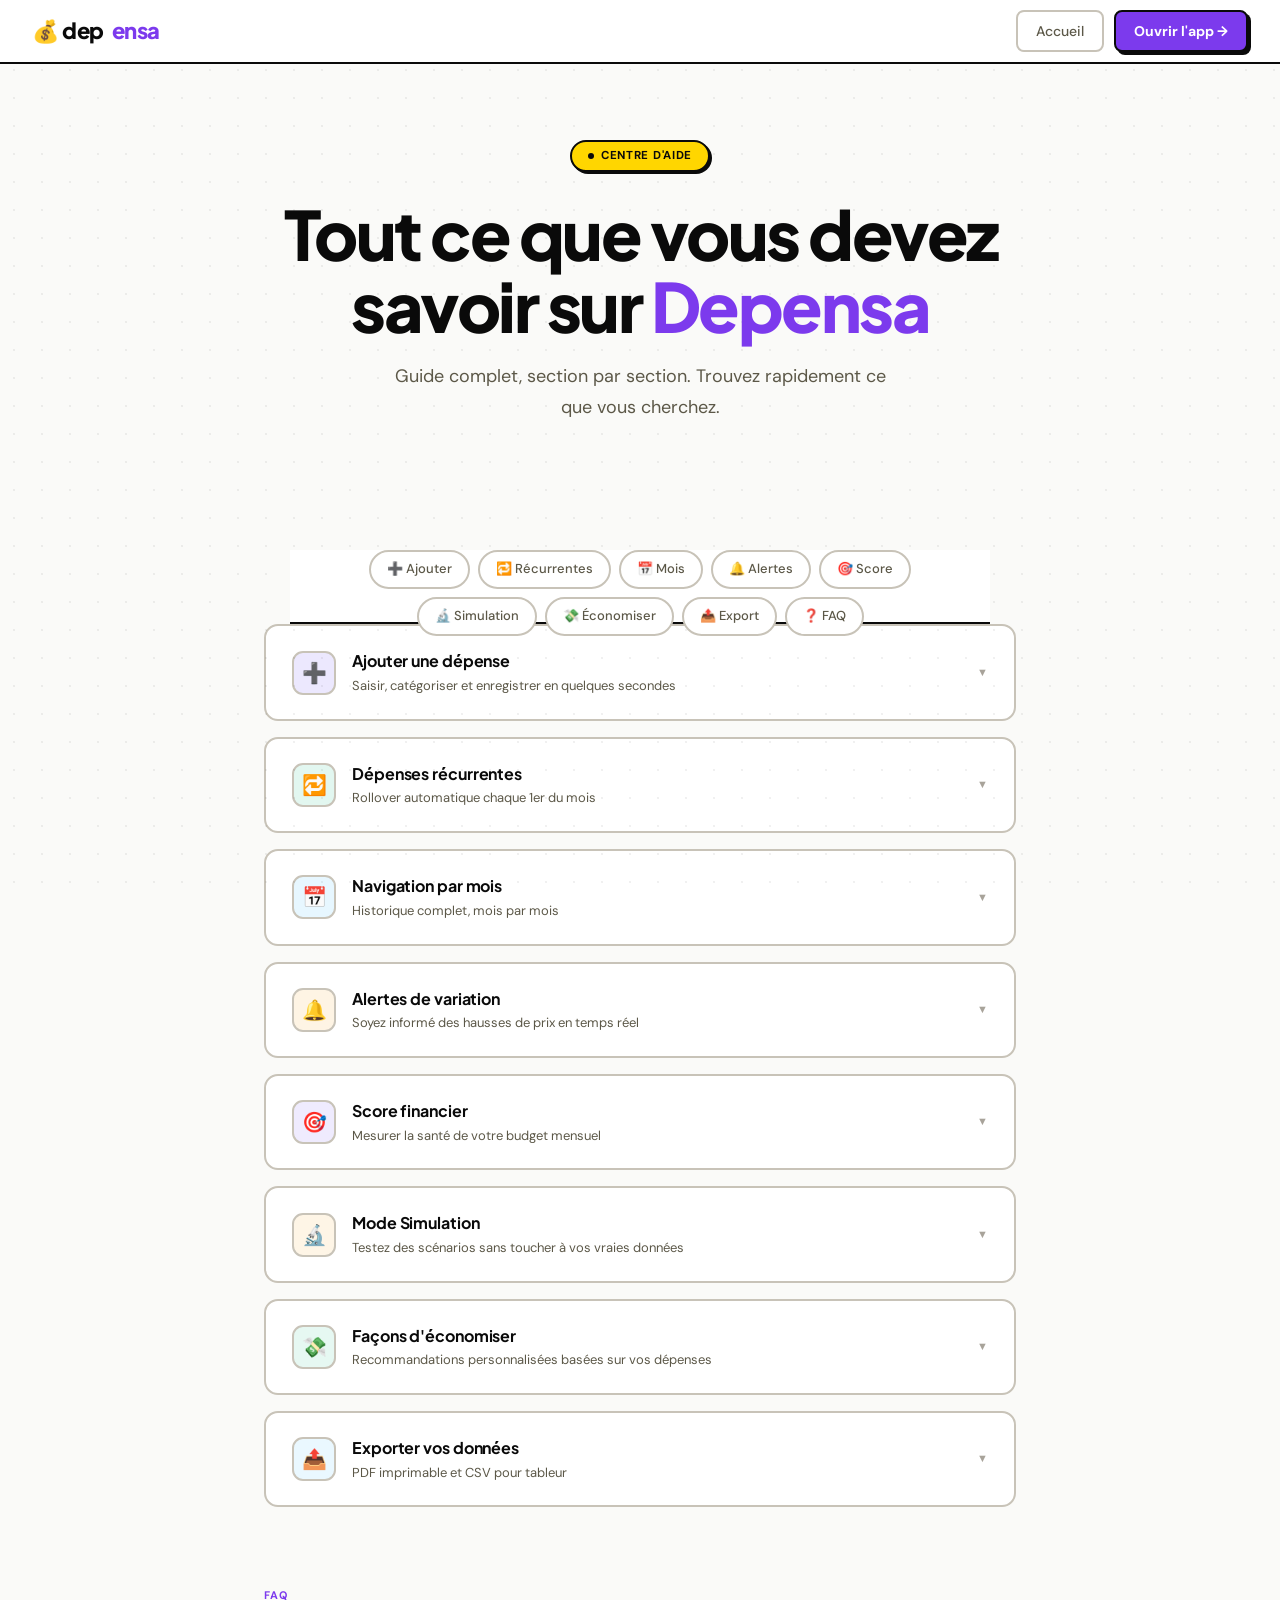
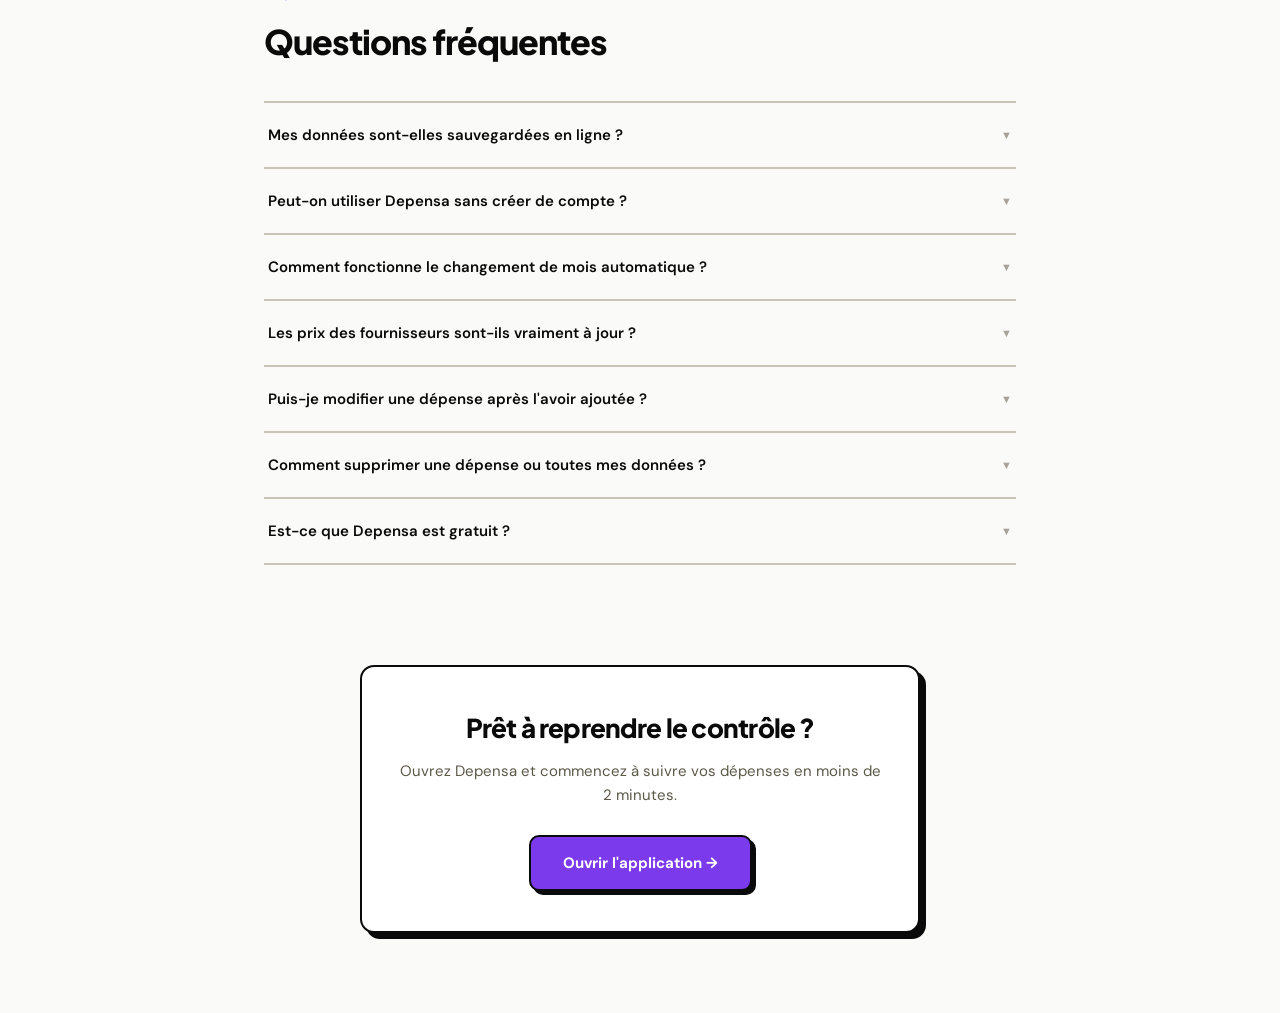
==== aide.html @ bc323767 "UI refinements: typography, themes, landing, grouping, and scroll-to-new expense" ====
<!DOCTYPE html>
<html lang="fr">
<head>
<meta charset="UTF-8">
<meta name="viewport" content="width=device-width, initial-scale=1.0">
<title>Aide — Depensa</title>
<link rel="preconnect" href="https://fonts.googleapis.com">
<link rel="preconnect" href="https://fonts.gstatic.com" crossorigin>
<link href="https://fonts.googleapis.com/css2?family=Plus+Jakarta+Sans:wght@400;500;600;700;800;900&family=DM+Sans:ital,opsz,wght@0,9..40,300;0,9..40,400;0,9..40,500;0,9..40,600;0,9..40,700;1,9..40,400&family=DM+Mono:wght@400;500&display=swap" rel="stylesheet">
<link rel="stylesheet" href="./css/aide.css">
</head>
<body>

<!-- ══ NAVBAR ══ -->
<nav>
  <a href="./landing.html" class="nav-logo">💰 dep<em>ensa</em></a>
  <div class="nav-right">
    <a href="./landing.html" class="btn-outline">Accueil</a>
    <a href="./index.html" class="btn-primary">Ouvrir l'app →</a>
  </div>
</nav>

<!-- ══ HERO ══ -->
<section class="help-hero">
  <div class="hero-glow"></div>
  <div class="hero-badge"><span class="hero-badge-dot"></span>Centre d'aide</div>
  <h1>Tout ce que vous devez<br>savoir sur <span class="grad">Depensa</span></h1>
  <p>Guide complet, section par section. Trouvez rapidement ce que vous cherchez.</p>
</section>

<!-- ══ QUICK NAV ══ -->
<nav class="quick-nav" aria-label="Navigation rapide">
  <a class="quick-chip" data-target="sec-add">➕ Ajouter</a>
  <a class="quick-chip" data-target="sec-recurring">🔁 Récurrentes</a>
  <a class="quick-chip" data-target="sec-months">📅 Mois</a>
  <a class="quick-chip" data-target="sec-alerts">🔔 Alertes</a>
  <a class="quick-chip" data-target="sec-score">🎯 Score</a>
  <a class="quick-chip" data-target="sec-sim">🔬 Simulation</a>
  <a class="quick-chip" data-target="sec-savings">💸 Économiser</a>
  <a class="quick-chip" data-target="sec-export">📤 Export</a>
  <a class="quick-chip" data-target="sec-faq">❓ FAQ</a>
</nav>

<!-- ══ SECTIONS ══ -->
<div class="help-sections">

  <!-- 1. Ajouter une dépense -->
  <div class="help-block" id="sec-add">
    <div class="help-block-header">
      <div class="help-block-icon" style="background:rgba(124,90,246,.14);">➕</div>
      <div class="help-block-meta">
        <div class="help-block-title">Ajouter une dépense</div>
        <div class="help-block-sub">Saisir, catégoriser et enregistrer en quelques secondes</div>
      </div>
      <span class="help-block-chevron">▼</span>
    </div>
    <div class="help-block-body">
      <div class="steps">
        <div class="step">
          <div class="step-num">1</div>
          <div class="step-text">Cliquez sur <strong>+ Ajouter</strong> en haut de la liste de dépenses — ou sur le bouton flottant violet en bas de l'écran sur mobile.</div>
        </div>
        <div class="step">
          <div class="step-num">2</div>
          <div class="step-text">Tapez le <strong>nom de la dépense</strong>. Depensa reconnaît automatiquement les fournisseurs populaires (Netflix, Spotify, Bell, Vidéotron…) et affiche leur logo en aperçu.</div>
        </div>
        <div class="step">
          <div class="step-num">3</div>
          <div class="step-text">Choisissez une <strong>catégorie</strong> dans la grille (Habitation, Transport, Loisirs…). Vous pouvez créer une catégorie personnalisée en sélectionnant <em>+ Personnalisé</em>.</div>
        </div>
        <div class="step">
          <div class="step-num">4</div>
          <div class="step-text">Entrez le <strong>montant</strong> et choisissez la fréquence : <strong>Mensuel</strong> ou <strong>Annuel</strong>. Un montant annuel est automatiquement divisé par 12 pour le suivi mensuel.</div>
        </div>
        <div class="step">
          <div class="step-num">5</div>
          <div class="step-text">Cliquez <strong>Ajouter ✓</strong>. La dépense apparaît dans la liste et les totaux (mensuel, donut, score) se mettent à jour immédiatement.</div>
        </div>
      </div>
      <div class="tip">
        <span class="tip-icon">💡</span>
        <span>Le champ <strong>Notes</strong> est optionnel — utile pour préciser le numéro de contrat, la date de renouvellement ou un rappel personnel.</span>
      </div>
    </div>
  </div>

  <!-- 2. Dépenses récurrentes -->
  <div class="help-block" id="sec-recurring">
    <div class="help-block-header">
      <div class="help-block-icon" style="background:rgba(16,185,129,.12);">🔁</div>
      <div class="help-block-meta">
        <div class="help-block-title">Dépenses récurrentes</div>
        <div class="help-block-sub">Rollover automatique chaque 1er du mois</div>
      </div>
      <span class="help-block-chevron">▼</span>
    </div>
    <div class="help-block-body">
      <p>Activez <strong>Dépense récurrente</strong> dans le formulaire d'ajout pour les charges qui se répètent chaque mois : loyer, abonnements, assurances, forfaits…</p>
      <p>Au <strong>1er de chaque mois à minuit</strong>, Depensa archive le mois écoulé et reporte automatiquement toutes vos dépenses récurrentes dans le nouveau mois. Vous n'avez rien à faire.</p>
      <p>Les dépenses <strong>non récurrentes</strong> (achat ponctuel, frais exceptionnels) restent dans le mois où elles ont été saisies et ne sont pas reportées.</p>
      <div class="tip">
        <span class="tip-icon">🔕</span>
        <span>Les dépenses récurrentes affichent une clochette barrée — les alertes de variation de prix ne s'y appliquent pas, car leur montant est fixe.</span>
      </div>
    </div>
  </div>

  <!-- 3. Navigation par mois -->
  <div class="help-block" id="sec-months">
    <div class="help-block-header">
      <div class="help-block-icon" style="background:rgba(56,189,248,.12);">📅</div>
      <div class="help-block-meta">
        <div class="help-block-title">Navigation par mois</div>
        <div class="help-block-sub">Historique complet, mois par mois</div>
      </div>
      <span class="help-block-chevron">▼</span>
    </div>
    <div class="help-block-body">
      <p>Les onglets en haut de la liste affichent les <strong>6 derniers mois</strong> et le mois en cours, identifié par un point <strong>●</strong>.</p>
      <p>Cliquez sur un <strong>mois passé</strong> pour consulter ses dépenses en lecture seule — aucune modification n'est possible sur l'historique. Cliquez à nouveau sur le mois actuel pour revenir en mode édition.</p>
      <p>Le <strong>graphique Historique</strong> en bas de page trace l'évolution de vos dépenses totales sur les 6 derniers mois et le mois courant. Survolez (ou appuyez sur mobile) pour voir le détail de chaque mois.</p>
      <div class="tip">
        <span class="tip-icon">📊</span>
        <span>L'<strong>année</strong> en haut des onglets est cliquable — elle vous permet de naviguer entre les années si vous avez plus de 6 mois d'historique.</span>
      </div>
    </div>
  </div>

  <!-- 4. Alertes de variation -->
  <div class="help-block" id="sec-alerts">
    <div class="help-block-header">
      <div class="help-block-icon" style="background:rgba(245,158,11,.11);">🔔</div>
      <div class="help-block-meta">
        <div class="help-block-title">Alertes de variation</div>
        <div class="help-block-sub">Soyez informé des hausses de prix en temps réel</div>
      </div>
      <span class="help-block-chevron">▼</span>
    </div>
    <div class="help-block-body">
      <p>Depensa compare en arrière-plan les prix de vos fournisseurs actifs (FAI, cellulaire, streaming…) aux tarifs du marché récupérés en temps réel. Si une hausse est détectée, une <strong>bannière rouge</strong> apparaît en haut de la liste avec le pourcentage d'augmentation.</p>
      <p>Depuis la bannière, vous pouvez :</p>
      <div class="feature-pills">
        <span class="feature-pill">✕ Ignorer la hausse</span>
        <span class="feature-pill">→ Voir les alternatives</span>
        <span class="feature-pill">🔔 Désactiver par dépense</span>
      </div>
      <div class="tip">
        <span class="tip-icon">💡</span>
        <span>Cliquez sur l'icône <strong>🔔</strong> d'une carte de dépense pour activer ou désactiver les alertes pour cette dépense spécifique.</span>
      </div>
    </div>
  </div>

  <!-- 5. Score financier -->
  <div class="help-block" id="sec-score">
    <div class="help-block-header">
      <div class="help-block-icon" style="background:rgba(124,90,246,.12);">🎯</div>
      <div class="help-block-meta">
        <div class="help-block-title">Score financier</div>
        <div class="help-block-sub">Mesurer la santé de votre budget mensuel</div>
      </div>
      <span class="help-block-chevron">▼</span>
    </div>
    <div class="help-block-body">
      <p>Le score (de <strong>0 à 100</strong>) mesure le rapport entre vos dépenses totales du mois et votre <strong>objectif budgétaire</strong> personnel.</p>
      <p>Un score de <strong>100</strong> signifie que vous êtes exactement dans votre objectif ou en dessous. Le score baisse si vos dépenses dépassent l'objectif.</p>
      <p>Modifiez votre objectif directement dans la carte <em>Score financier</em> sur la gauche du tableau de bord — la valeur est sauvegardée automatiquement dans votre compte.</p>
      <div class="tip">
        <span class="tip-icon">📈</span>
        <span>Utilisez les <strong>statistiques</strong> (Récurrent / Variable / Annualisé) dans la carte score pour mieux comprendre la répartition de vos dépenses.</span>
      </div>
    </div>
  </div>

  <!-- 6. Mode Simulation -->
  <div class="help-block" id="sec-sim">
    <div class="help-block-header">
      <div class="help-block-icon" style="background:rgba(245,158,11,.1);">🔬</div>
      <div class="help-block-meta">
        <div class="help-block-title">Mode Simulation</div>
        <div class="help-block-sub">Testez des scénarios sans toucher à vos vraies données</div>
      </div>
      <span class="help-block-chevron">▼</span>
    </div>
    <div class="help-block-body">
      <p>La Simulation vous permet de modéliser des changements hypothétiques — changer de forfait, annuler un abonnement, ajouter une nouvelle dépense — et d'en voir l'<strong>impact instantané sur votre budget</strong>, sans modifier vos données réelles.</p>
      <div class="steps">
        <div class="step">
          <div class="step-num">1</div>
          <div class="step-text">Cliquez sur <strong>Simulation</strong> dans la barre d'actions pour ouvrir la zone de simulation.</div>
        </div>
        <div class="step">
          <div class="step-num">2</div>
          <div class="step-text">Modifiez les montants des dépenses existantes via le bouton <strong>🔬 Sim</strong> sur chaque carte, ou masquez-les pour simuler leur suppression.</div>
        </div>
        <div class="step">
          <div class="step-num">3</div>
          <div class="step-text">Ajoutez de nouvelles dépenses hypothétiques avec <strong>+ Ajouter (sim)</strong> — elles n'existent que dans la simulation.</div>
        </div>
        <div class="step">
          <div class="step-num">4</div>
          <div class="step-text">Le donut de simulation compare <strong>avant / après</strong> en temps réel. Quittez avec <strong>Quitter la simulation</strong> — vos vraies données restent intactes.</div>
        </div>
      </div>
    </div>
  </div>

  <!-- 7. Façons d'économiser -->
  <div class="help-block" id="sec-savings">
    <div class="help-block-header">
      <div class="help-block-icon" style="background:rgba(16,185,129,.1);">💸</div>
      <div class="help-block-meta">
        <div class="help-block-title">Façons d'économiser</div>
        <div class="help-block-sub">Recommandations personnalisées basées sur vos dépenses</div>
      </div>
      <span class="help-block-chevron">▼</span>
    </div>
    <div class="help-block-body">
      <p>Cette section analyse vos forfaits <strong>internet</strong> et <strong>cellulaire</strong> actifs et les compare aux meilleures offres du marché québécois récupérées en temps réel.</p>
      <p>Pour chaque recommandation, Depensa affiche le <strong>montant économisé par mois</strong> et par an si vous passiez à l'offre suggérée. Cliquez sur le nom du fournisseur pour être redirigé directement vers son site.</p>
      <div class="tip">
        <span class="tip-icon">✓</span>
        <span>Marquez une recommandation comme <strong>Appliquée</strong> pour indiquer que vous avez effectué le changement. Elle restera visible dans votre historique.</span>
      </div>
    </div>
  </div>

  <!-- 8. Exporter -->
  <div class="help-block" id="sec-export">
    <div class="help-block-header">
      <div class="help-block-icon" style="background:rgba(56,189,248,.1);">📤</div>
      <div class="help-block-meta">
        <div class="help-block-title">Exporter vos données</div>
        <div class="help-block-sub">PDF imprimable et CSV pour tableur</div>
      </div>
      <span class="help-block-chevron">▼</span>
    </div>
    <div class="help-block-body">
      <p>Cliquez sur <strong>Exporter</strong> en haut à droite de la liste de dépenses pour accéder aux deux formats disponibles :</p>
      <p><strong>PDF</strong> — rapport visuel complet du mois sélectionné, prêt à imprimer ou à partager. Inclut le total mensuel, la liste détaillée et les catégories.</p>
      <p><strong>CSV</strong> — fichier tableur compatible Excel, Numbers et Google Sheets. Idéal pour créer vos propres graphiques ou analyser vos données sur le long terme.</p>
      <div class="tip">
        <span class="tip-icon">📅</span>
        <span>L'export porte sur le <strong>mois affiché</strong> — naviguez vers le mois souhaité avant d'exporter pour obtenir les données du bon mois.</span>
      </div>
    </div>
  </div>

</div><!-- /.help-sections -->

<!-- ══ FAQ ══ -->
<div class="faq-section" id="sec-faq">
  <div class="section-label">FAQ</div>
  <div class="section-title">Questions fréquentes</div>

  <div class="faq-list">

    <div class="faq-item">
      <div class="faq-q">
        Mes données sont-elles sauvegardées en ligne ?
        <span class="faq-chevron">▼</span>
      </div>
      <div class="faq-a">Oui. Lorsque vous êtes connecté avec un compte Depensa, toutes vos dépenses sont synchronisées de façon sécurisée dans le nuage via <strong>Supabase</strong>. Vous retrouvez vos données sur n'importe quel appareil. En mode invité (sans compte), les données restent en mémoire locale et sont perdues à la fermeture de l'onglet.</div>
    </div>

    <div class="faq-item">
      <div class="faq-q">
        Peut-on utiliser Depensa sans créer de compte ?
        <span class="faq-chevron">▼</span>
      </div>
      <div class="faq-a">Oui. Sur l'écran de connexion, cliquez sur <strong>Continuer sans compte →</strong>. Vous accédez immédiatement au tableau de bord avec toutes les fonctionnalités disponibles. Attention : vos données ne seront pas sauvegardées d'une session à l'autre sans compte.</div>
    </div>

    <div class="faq-item">
      <div class="faq-q">
        Comment fonctionne le changement de mois automatique ?
        <span class="faq-chevron">▼</span>
      </div>
      <div class="faq-a">Chaque 1er du mois à minuit, Depensa détecte automatiquement le changement de mois. Il archive le mois écoulé (accessible en lecture seule dans les onglets), supprime les dépenses non récurrentes du mois précédent et reporte toutes les dépenses récurrentes dans le nouveau mois. Un nouvel onglet de mois apparaît dans la navigation.</div>
    </div>

    <div class="faq-item">
      <div class="faq-q">
        Les prix des fournisseurs sont-ils vraiment à jour ?
        <span class="faq-chevron">▼</span>
      </div>
      <div class="faq-a">Depensa récupère les prix internet et cellulaire depuis son propre service de scraping à chaque ouverture de l'application. En cas d'indisponibilité du serveur, des valeurs de référence sont utilisées comme repli. Les prix affichés sont indicatifs et peuvent varier selon les promotions en cours chez les fournisseurs.</div>
    </div>

    <div class="faq-item">
      <div class="faq-q">
        Puis-je modifier une dépense après l'avoir ajoutée ?
        <span class="faq-chevron">▼</span>
      </div>
      <div class="faq-a">Oui. Cliquez sur <strong>✏️ Modifier</strong> sur la carte d'une dépense pour rouvrir le formulaire pré-rempli. Vous pouvez changer le nom, le montant, la catégorie, la fréquence et les options. Les modifications sont sauvegardées immédiatement.</div>
    </div>

    <div class="faq-item">
      <div class="faq-q">
        Comment supprimer une dépense ou toutes mes données ?
        <span class="faq-chevron">▼</span>
      </div>
      <div class="faq-a">Pour supprimer une dépense, cliquez sur <strong>✕ Supprimer</strong> sur sa carte. Pour effacer toutes les données en mode invité, la bannière en bas de page propose le bouton <strong>Effacer les données</strong>. Pour un compte connecté, la gestion des données se fait via les <strong>Paramètres</strong> (icône avatar en haut à droite).</div>
    </div>

    <div class="faq-item">
      <div class="faq-q">
        Est-ce que Depensa est gratuit ?
        <span class="faq-chevron">▼</span>
      </div>
      <div class="faq-a">Oui, Depensa est <strong>entièrement gratuit</strong>. Aucun abonnement, aucune carte de crédit requise. Créez un compte et commencez à suivre vos finances immédiatement.</div>
    </div>

  </div>
</div>

<!-- ══ CTA ══ -->
<div class="help-cta">
  <div class="help-cta-card">
    <h2>Prêt à reprendre le contrôle ?</h2>
    <p>Ouvrez Depensa et commencez à suivre vos dépenses en moins de 2 minutes.</p>
    <a href="./index.html" class="btn-cta">Ouvrir l'application →</a>
  </div>
</div>

<script src="./js/aide.js"></script>
</body>
</html>
---- css/aide.css ----
*, *::before, *::after { box-sizing: border-box; margin: 0; padding: 0; }

:root {
  --bg:       #fafaf8;
  --bg-2:     #f5f2eb;
  --bg-card:  #ffffff;
  --border:   #0a0a0a;
  --border-2: #c8c3b8;
  --text:     #0a0a0a;
  --text-2:   #5c5848;
  --text-3:   #a8a39a;
  --accent:   #7c3aed;
  --accent-2: #5b21b6;
  --green:    #059669;
  --amber:    #d97706;
  --red:      #dc2626;
  --yellow:   #ffd600;
  --radius:   12px;
}

html { scroll-behavior: smooth; }

body {
  font-family: 'DM Sans', sans-serif;
  background: var(--bg);
  color: var(--text);
  line-height: 1.6;
  overflow-x: hidden;
}

body::before {
  content: '';
  position: fixed; inset: 0;
  background-image: radial-gradient(circle, rgba(10,10,10,0.06) 1px, transparent 1px);
  background-size: 28px 28px;
  pointer-events: none; z-index: 0;
}

/* ── NAVBAR ─────────────────────────────────────────── */

nav {
  position: fixed; top: 0; left: 0; right: 0; z-index: 100;
  padding: 0 32px; height: 64px;
  display: flex; align-items: center; justify-content: space-between;
  background: #ffffff;
  border-bottom: 2px solid var(--border);
}

.nav-logo {
  font-family: 'Plus Jakarta Sans', sans-serif; font-size: 22px; font-weight: 800;
  color: var(--text); text-decoration: none;
  display: flex; align-items: center; gap: 8px; letter-spacing: -.5px;
}
.nav-logo em {
  color: var(--accent);
  font-style: normal;
}

.nav-right { display: flex; align-items: center; gap: 10px; }

.btn-outline {
  padding: 8px 18px; border: 2px solid var(--border-2); border-radius: 8px;
  background: transparent; color: var(--text-2); font-family: 'DM Sans', sans-serif;
  font-size: 14px; font-weight: 500; cursor: pointer; text-decoration: none;
  transition: border-color .15s, color .15s; display: inline-flex; align-items: center;
}
.btn-outline:hover { border-color: var(--border); color: var(--text); }

.btn-primary {
  padding: 8px 18px; border: 2px solid var(--border); border-radius: 8px;
  background: var(--accent);
  color: #fff; font-family: 'DM Sans', sans-serif; font-size: 14px; font-weight: 700;
  cursor: pointer; text-decoration: none;
  display: inline-flex; align-items: center; gap: 6px;
  box-shadow: 3px 3px 0 var(--border);
  transition: transform .15s, box-shadow .15s;
}
.btn-primary:hover { transform: translate(-1px,-1px); box-shadow: 4px 4px 0 var(--border); }

/* ── HERO ────────────────────────────────────────────── */

.help-hero {
  padding: 140px 24px 80px;
  text-align: center;
  position: relative;
  overflow: hidden;
}

.hero-glow { display: none; }

.hero-badge {
  display: inline-flex; align-items: center; gap: 7px;
  background: var(--yellow); border: 2px solid var(--border);
  border-radius: 100px; padding: 5px 16px;
  font-size: 11.5px; font-weight: 700; color: var(--text);
  letter-spacing: .06em; text-transform: uppercase;
  margin-bottom: 26px; position: relative; z-index: 1;
  box-shadow: 2px 2px 0 var(--border);
}
.hero-badge-dot {
  width: 6px; height: 6px; background: var(--text); border-radius: 50%;
}

.help-hero h1 {
  font-family: 'Plus Jakarta Sans', sans-serif;
  font-size: clamp(36px, 6vw, 68px);
  font-weight: 900; letter-spacing: -2.5px; line-height: 1.05;
  position: relative; z-index: 1; margin-bottom: 20px;
}

.grad {
  color: var(--accent);
  -webkit-text-fill-color: var(--accent);
}

.help-hero p {
  font-size: clamp(15px, 1.8vw, 18px); color: var(--text-2);
  max-width: 500px; margin: 0 auto 48px; line-height: 1.7;
  position: relative; z-index: 1;
}

/* ── QUICK NAV ───────────────────────────────────────── */

.quick-nav {
  display: flex; align-items: center; justify-content: center;
  flex-wrap: wrap; gap: 8px;
  padding: 0 24px 72px;
  position: relative; z-index: 1;
  max-width: 700px; margin: 0 auto;
}

.quick-chip {
  display: inline-flex; align-items: center; gap: 6px;
  padding: 7px 16px; border-radius: 100px;
  background: var(--bg-card); border: 2px solid var(--border-2);
  color: var(--text-2); font-size: 13px; font-weight: 500;
  text-decoration: none; transition: border-color .15s, color .15s, box-shadow .15s, transform .15s; cursor: pointer;
}
.quick-chip:hover {
  border-color: var(--border);
  color: var(--text);
  box-shadow: 2px 2px 0 var(--border);
  transform: translate(-1px,-1px);
}

/* ── SECTIONS ────────────────────────────────────────── */

.help-sections {
  max-width: 800px; margin: 0 auto;
  padding: 0 24px 80px;
  display: flex; flex-direction: column; gap: 16px;
}

.help-block {
  background: var(--bg-card);
  border: 2px solid var(--border-2);
  border-radius: 14px;
  overflow: hidden;
  transition: border-color .15s, box-shadow .15s;
  scroll-margin-top: 90px;
}
.help-block:hover { border-color: var(--border); }
.help-block.open { border-color: var(--border); box-shadow: 4px 4px 0 var(--border); }

.help-block-header {
  display: flex; align-items: center; gap: 16px;
  padding: 22px 26px;
  cursor: pointer; user-select: none;
  transition: background .12s;
}
.help-block-header:hover { background: #f5f2eb; }

.help-block-icon {
  width: 44px; height: 44px; border-radius: 11px;
  display: flex; align-items: center; justify-content: center;
  font-size: 20px; flex-shrink: 0;
  border: 2px solid var(--border-2);
  background: var(--bg);
}

.help-block-meta { flex: 1; }

.help-block-title {
  font-family: 'Plus Jakarta Sans', sans-serif; font-weight: 700; font-size: 16px;
  letter-spacing: -.1px;
}

.help-block-sub {
  font-size: 13px; color: var(--text-2); margin-top: 2px;
}

.help-block-chevron {
  font-size: 11px; color: var(--text-3);
  transition: transform .28s cubic-bezier(.4,0,.2,1);
  flex-shrink: 0;
}
.help-block.open .help-block-chevron { transform: rotate(180deg); }

.help-block-body {
  display: none;
  padding: 4px 26px 26px;
  border-top: 2px solid var(--border-2);
}
.help-block.open .help-block-body {
  display: block;
  animation: fadeDown .22s ease;
}

@keyframes fadeDown {
  from { opacity: 0; transform: translateY(-6px); }
  to   { opacity: 1; transform: translateY(0); }
}

.help-block-body p {
  font-size: 14px; color: var(--text-2); line-height: 1.7;
  margin-top: 16px;
}
.help-block-body p + p { margin-top: 10px; }
.help-block-body strong { color: var(--text); font-weight: 600; }
.help-block-body em { color: var(--accent); font-style: normal; }

/* Steps */

.steps { display: flex; flex-direction: column; gap: 14px; margin-top: 18px; }

.step {
  display: flex; align-items: flex-start; gap: 14px;
}

.step-num {
  width: 26px; height: 26px; border-radius: 50%; flex-shrink: 0;
  background: var(--accent);
  border: 2px solid var(--border);
  box-shadow: 2px 2px 0 var(--border);
  color: #fff; font-size: 12px; font-weight: 700;
  display: flex; align-items: center; justify-content: center;
  margin-top: 2px;
}

.step-text {
  font-size: 14px; color: var(--text-2); line-height: 1.65; padding-top: 3px;
}
.step-text strong { color: var(--text); font-weight: 600; }

/* Tip box */

.tip {
  display: flex; align-items: flex-start; gap: 12px;
  background: rgba(124,58,237,0.05);
  border: 2px solid rgba(124,58,237,0.2);
  border-radius: 10px; padding: 13px 16px;
  margin-top: 16px;
  font-size: 13.5px; color: var(--text-2); line-height: 1.6;
}
.tip-icon { flex-shrink: 0; font-size: 16px; margin-top: 1px; }
.tip strong { color: var(--accent); }

/* Feature pills inside body */

.feature-pills {
  display: flex; flex-wrap: wrap; gap: 8px; margin-top: 16px;
}

.feature-pill {
  display: inline-flex; align-items: center; gap: 6px;
  padding: 5px 13px; border-radius: 100px;
  background: var(--bg); border: 2px solid var(--border-2);
  font-size: 12.5px; color: var(--text-2);
}

/* ── FAQ ─────────────────────────────────────────────── */

.faq-section {
  max-width: 800px; margin: 0 auto;
  padding: 0 24px 100px;
  scroll-margin-top: 90px;
}

.section-label {
  font-size: 11px; font-weight: 700; letter-spacing: .8px;
  text-transform: uppercase; color: var(--accent);
  margin-bottom: 10px;
}

.section-title {
  font-family: 'Plus Jakarta Sans', sans-serif; font-weight: 800;
  font-size: clamp(24px, 3.5vw, 34px); letter-spacing: -1px;
  margin-bottom: 32px;
}

.faq-list { display: flex; flex-direction: column; gap: 0; }

.faq-item {
  border-bottom: 2px solid var(--border-2);
  padding: 0;
}
.faq-item:first-child { border-top: 2px solid var(--border-2); }

.faq-q {
  display: flex; align-items: center; justify-content: space-between;
  gap: 16px; padding: 20px 4px;
  cursor: pointer; user-select: none;
  font-size: 15px; font-weight: 600; color: var(--text);
  transition: color .15s;
}
.faq-q:hover { color: var(--accent); }

.faq-chevron {
  font-size: 11px; color: var(--text-3); flex-shrink: 0;
  transition: transform .24s cubic-bezier(.4,0,.2,1);
}
.faq-item.open .faq-chevron { transform: rotate(180deg); }

.faq-a {
  display: none;
  padding: 0 4px 20px;
  font-size: 14px; color: var(--text-2); line-height: 1.75;
}
.faq-item.open .faq-a { display: block; animation: fadeDown .2s ease; }
.faq-a strong { color: var(--text); font-weight: 600; }

/* ── CTA BOTTOM ──────────────────────────────────────── */

.help-cta {
  text-align: center;
  padding: 0 24px 80px;
  position: relative; z-index: 1;
}

.help-cta-card {
  max-width: 560px; margin: 0 auto;
  background: var(--bg-card);
  border: 2px solid var(--border);
  border-radius: 14px; padding: 40px 32px;
  box-shadow: 6px 6px 0 var(--border);
}

.help-cta h2 {
  font-family: 'Plus Jakarta Sans', sans-serif; font-weight: 800;
  font-size: 26px; letter-spacing: -.8px; margin-bottom: 10px;
}

.help-cta p { font-size: 15px; color: var(--text-2); margin-bottom: 28px; }

.btn-cta {
  display: inline-flex; align-items: center; gap: 8px;
  padding: 14px 32px; border-radius: 10px;
  background: var(--accent);
  border: 2px solid var(--border);
  color: #fff; font-family: 'DM Sans', sans-serif;
  font-size: 15px; font-weight: 700; text-decoration: none;
  box-shadow: 4px 4px 0 var(--border);
  transition: transform .15s, box-shadow .15s;
  cursor: pointer;
}
.btn-cta:hover { transform: translate(-1px,-1px); box-shadow: 5px 5px 0 var(--border); }

/* ── RESPONSIVE ─────────────────────────────────────── */

@media (max-width: 640px) {
  nav { padding: 0 16px; }
  .help-hero { padding: 120px 16px 60px; }
  .help-hero h1 { letter-spacing: -1.5px; }
  .quick-nav { padding: 0 16px 56px; }
  .help-sections { padding: 0 16px 64px; }
  .faq-section { padding: 0 16px 80px; }
  .help-block-header { padding: 18px 20px; }
  .help-block-body { padding: 4px 20px 20px; }
  .help-cta-card { padding: 28px 20px; }
  .nav-right .btn-outline { display: none; }
}
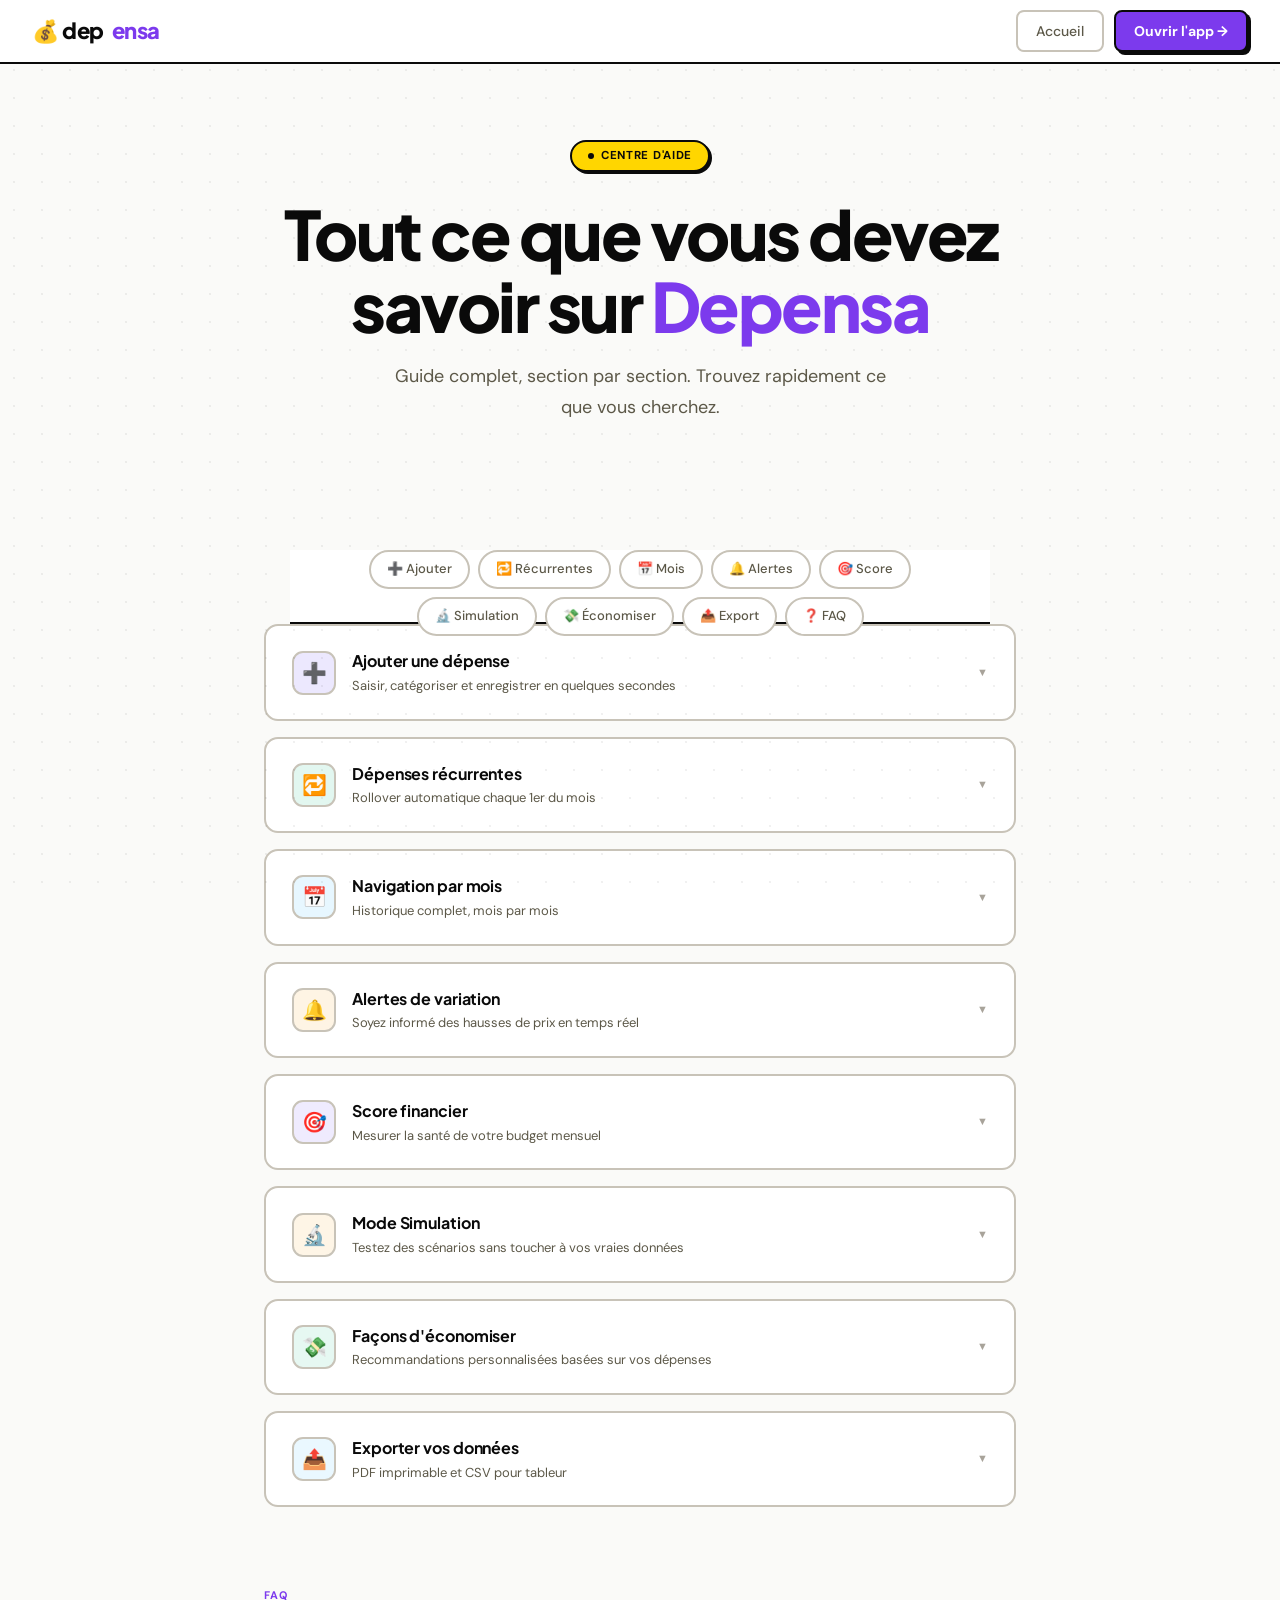
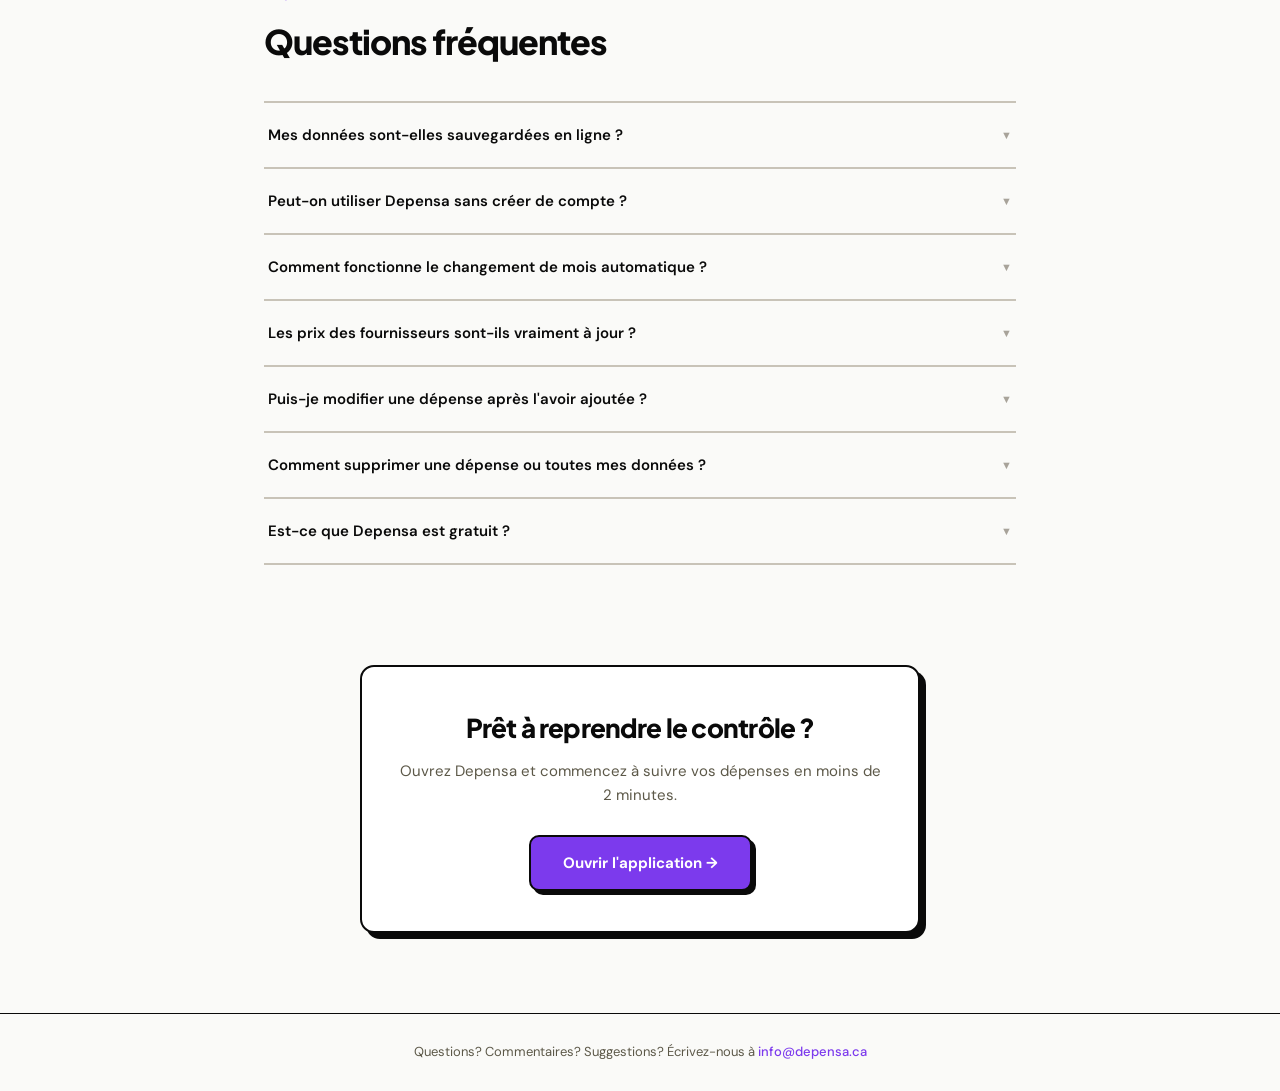
==== commit e448e4d5: "feat(footer): add contact info to all page footers "Questions? Commentaires? Suggestions? Écrivez-no" ====
--- a/aide.html
+++ b/aide.html
@@ -3,7 +3,18 @@
 <head>
 <meta charset="UTF-8">
 <meta name="viewport" content="width=device-width, initial-scale=1.0">
-<title>Aide — Depensa</title>
+<title>Centre d'aide — Depensa, gestion de budget Québec</title>
+<meta name="description" content="Trouvez des réponses à toutes vos questions sur Depensa : comment ajouter une dépense, comparer vos forfaits, configurer les alertes et gérer votre abonnement.">
+<meta name="robots" content="index, follow">
+<link rel="canonical" href="https://depensa.ca/aide.html">
+<meta property="og:type" content="website">
+<meta property="og:url" content="https://depensa.ca/aide.html">
+<meta property="og:title" content="Centre d'aide — Depensa">
+<meta property="og:description" content="Trouvez des réponses à toutes vos questions sur Depensa : comment ajouter une dépense, comparer vos forfaits, configurer les alertes et gérer votre abonnement.">
+<meta property="og:site_name" content="Depensa">
+<meta property="og:locale" content="fr_CA">
+<meta name="theme-color" content="#7c3aed">
+<link rel="icon" type="image/svg+xml" href="./favicon.svg">
 <link rel="preconnect" href="https://fonts.googleapis.com">
 <link rel="preconnect" href="https://fonts.gstatic.com" crossorigin>
 <link href="https://fonts.googleapis.com/css2?family=Plus+Jakarta+Sans:wght@400;500;600;700;800;900&family=DM+Sans:ital,opsz,wght@0,9..40,300;0,9..40,400;0,9..40,500;0,9..40,600;0,9..40,700;1,9..40,400&family=DM+Mono:wght@400;500&display=swap" rel="stylesheet">
@@ -323,6 +334,10 @@
   </div>
 </div>
 
+<footer class="aide-footer">
+  <p>Questions? Commentaires? Suggestions? Écrivez-nous à <a href="mailto:info@depensa.ca">info@depensa.ca</a></p>
+</footer>
+
 <script src="./js/aide.js"></script>
 </body>
 </html>
--- a/css/aide.css
+++ b/css/aide.css
@@ -369,3 +369,17 @@
   .help-cta-card { padding: 28px 20px; }
   .nav-right .btn-outline { display: none; }
 }
+
+.aide-footer {
+  border-top: 1px solid var(--border, #e5e7eb);
+  padding: 28px 24px;
+  text-align: center;
+  font-size: 13px;
+  color: var(--text-2, #6b7280);
+}
+.aide-footer a {
+  color: var(--accent, #7c3aed);
+  text-decoration: none;
+  font-weight: 500;
+}
+.aide-footer a:hover { text-decoration: underline; }
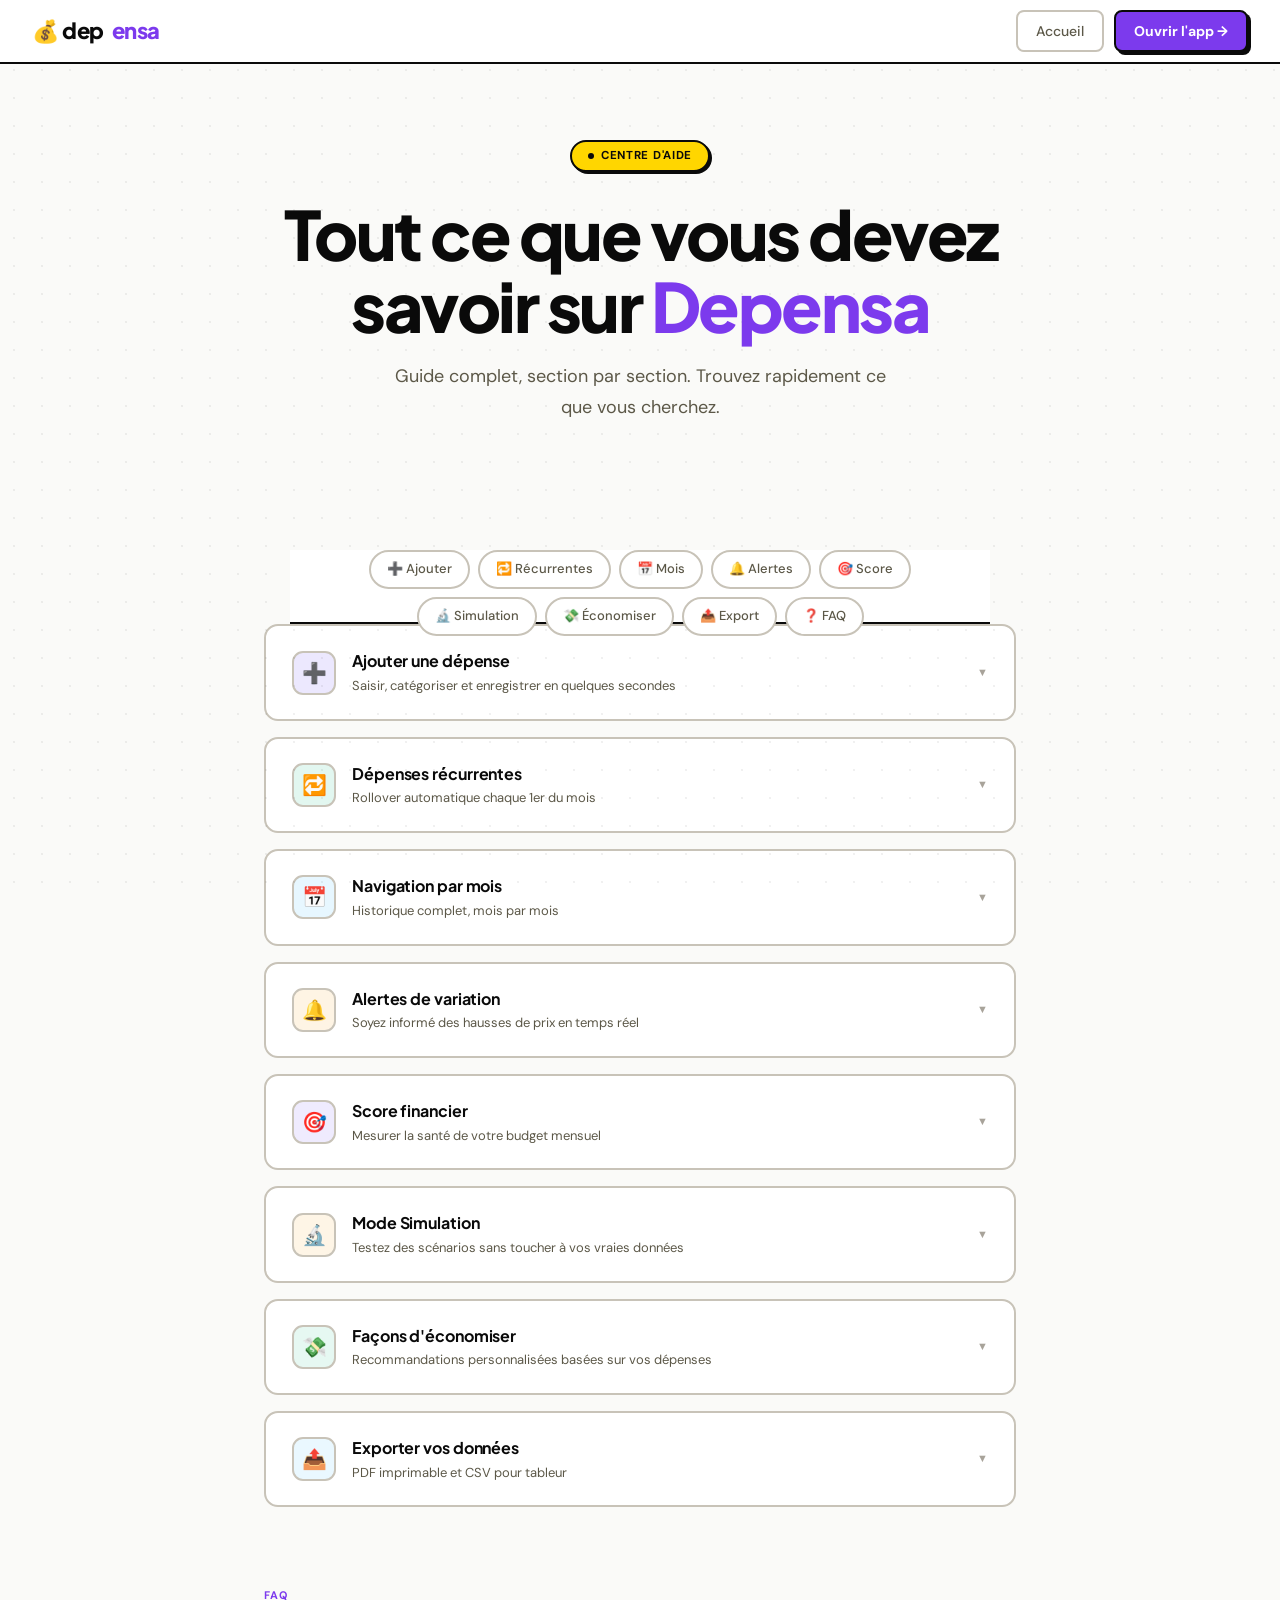
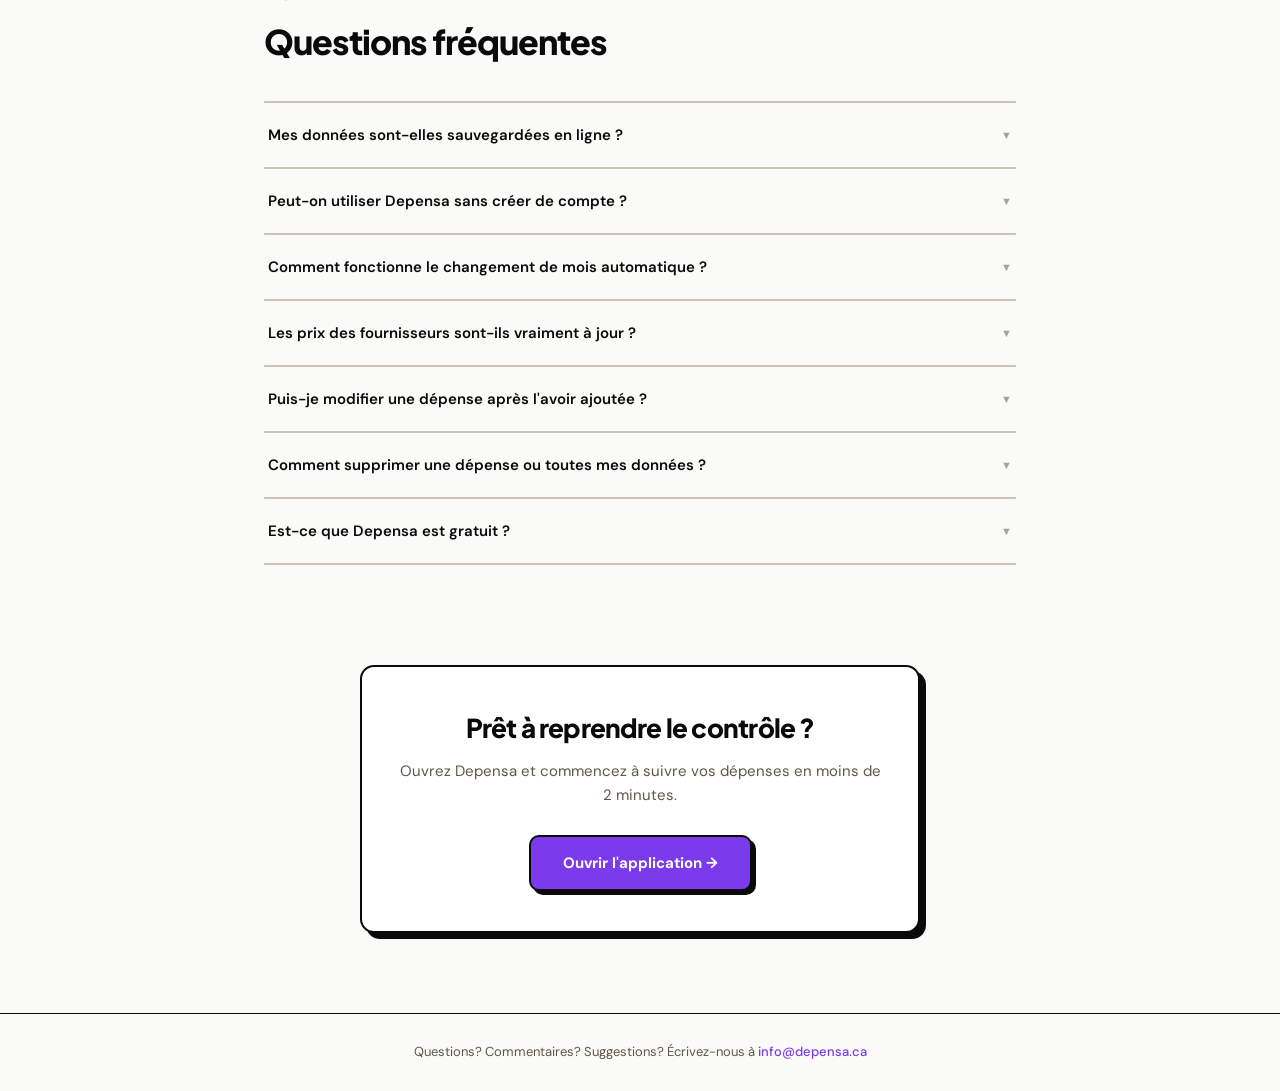
==== commit f04e070c: "feat(analytics): add Google Analytics G-ME0CFCRDRJ to all pages Co-Authored-By: Claude Sonnet 4.6 <n" ====
--- a/aide.html
+++ b/aide.html
@@ -3,6 +3,14 @@
 <head>
 <meta charset="UTF-8">
 <meta name="viewport" content="width=device-width, initial-scale=1.0">
+<!-- Google tag (gtag.js) -->
+<script async src="https://www.googletagmanager.com/gtag/js?id=G-ME0CFCRDRJ"></script>
+<script>
+  window.dataLayer = window.dataLayer || [];
+  function gtag(){dataLayer.push(arguments);}
+  gtag('js', new Date());
+  gtag('config', 'G-ME0CFCRDRJ');
+</script>
 <title>Centre d'aide — Depensa, gestion de budget Québec</title>
 <meta name="description" content="Trouvez des réponses à toutes vos questions sur Depensa : comment ajouter une dépense, comparer vos forfaits, configurer les alertes et gérer votre abonnement.">
 <meta name="robots" content="index, follow">
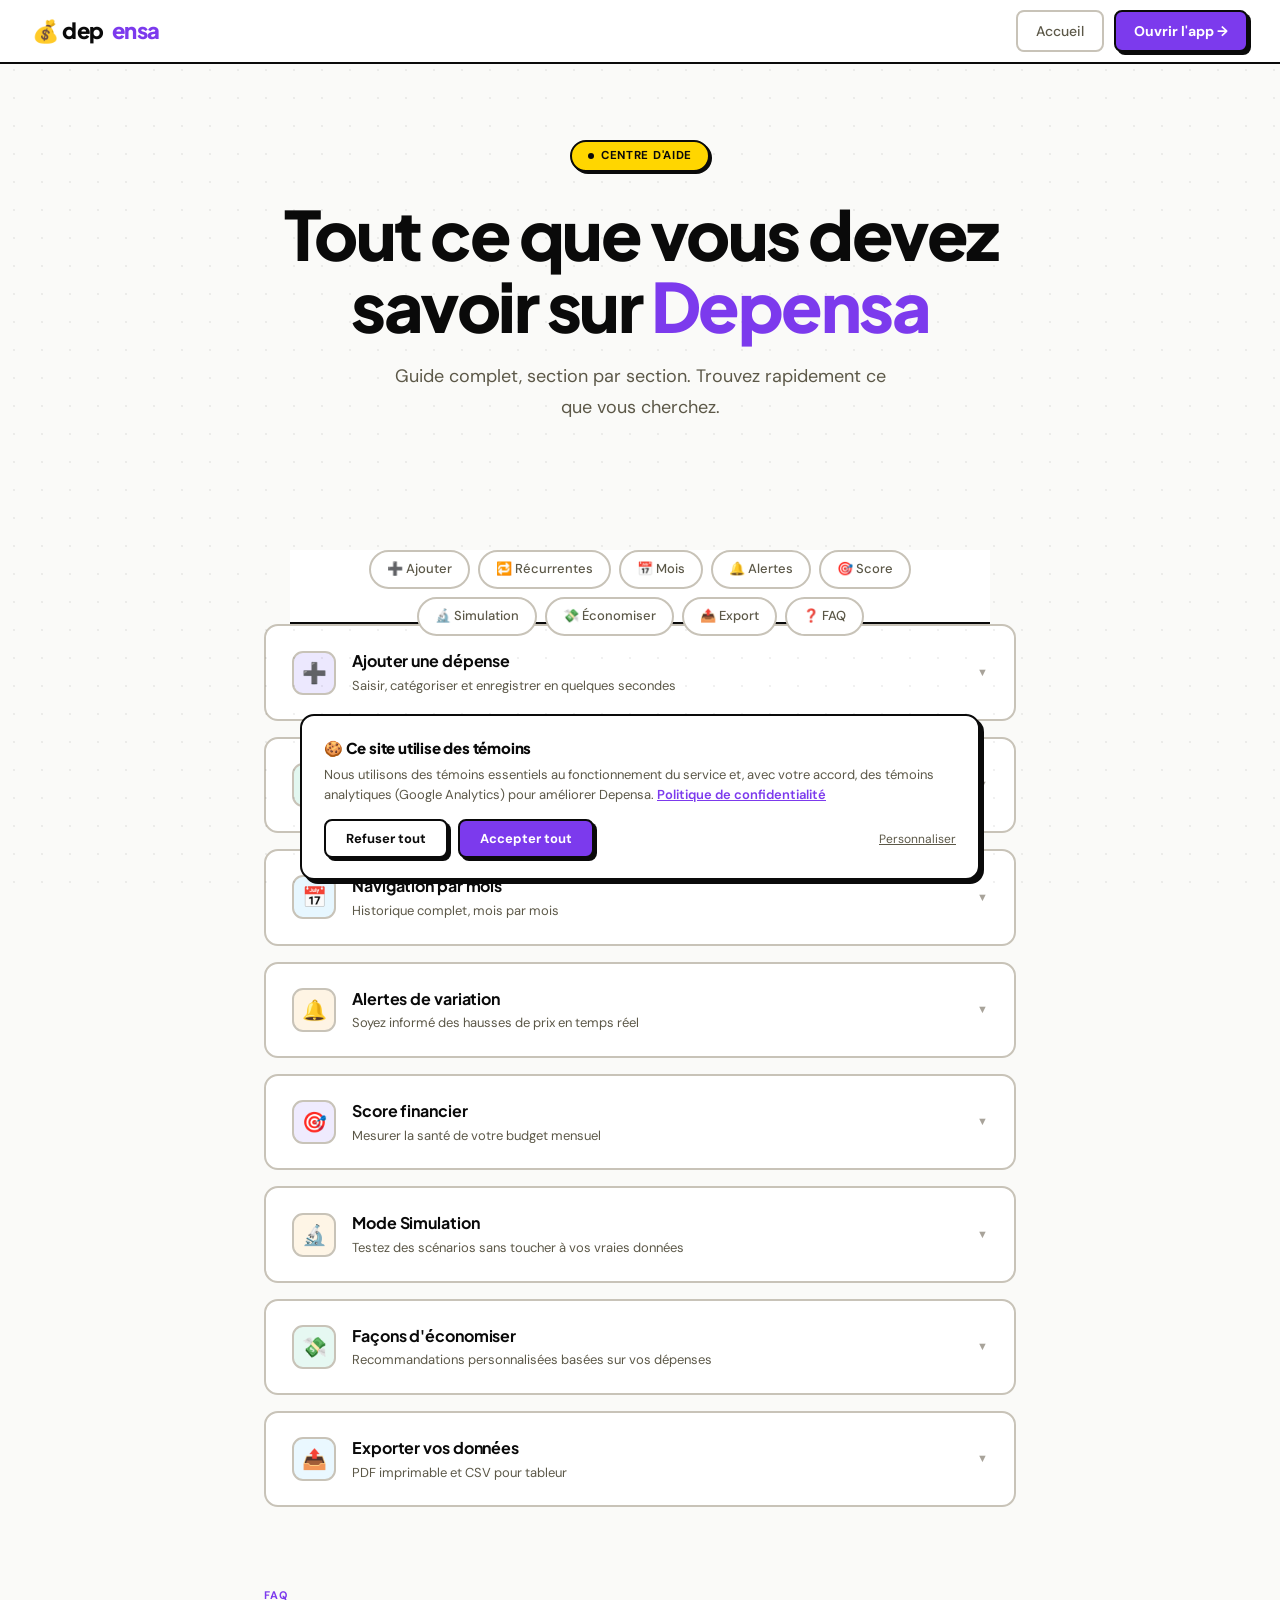
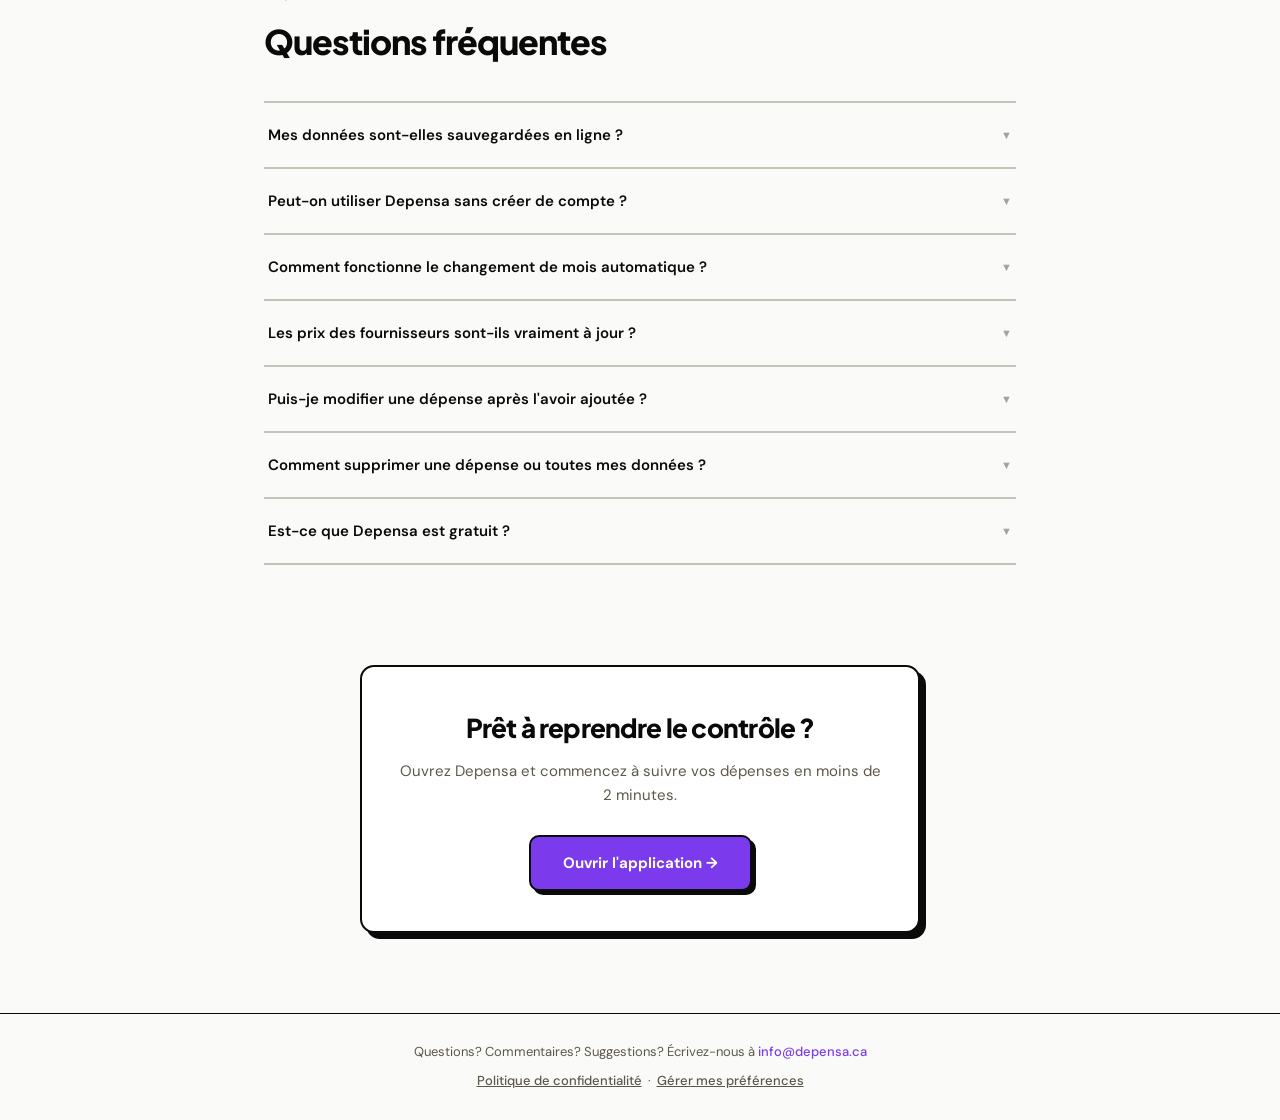
==== commit b420f7f4: "feat(legal): Loi 25 compliance — consent banner, privacy policy, conditional GA Co-Authored-By: Clau" ====
--- a/aide.html
+++ b/aide.html
@@ -3,24 +3,46 @@
 <head>
 <meta charset="UTF-8">
 <meta name="viewport" content="width=device-width, initial-scale=1.0">
-<!-- Google tag (gtag.js) -->
-<script async src="https://www.googletagmanager.com/gtag/js?id=G-ME0CFCRDRJ"></script>
-<script>
-  window.dataLayer = window.dataLayer || [];
-  function gtag(){dataLayer.push(arguments);}
-  gtag('js', new Date());
-  gtag('config', 'G-ME0CFCRDRJ');
+<title>Centre d'aide — Depensa | Questions sur votre budget et dépenses</title>
+<meta name="description" content="Trouvez des réponses à toutes vos questions sur Depensa — suivi de dépenses, gestion de budget, abonnements et forfaits au Québec.">
+<meta name="robots" content="index, follow">
+<link rel="canonical" href="https://depensa.ca/aide" />
+<link rel="alternate" hreflang="fr-CA" href="https://depensa.ca/aide" />
+<link rel="alternate" hreflang="x-default" href="https://depensa.ca/aide" />
+<meta property="og:title" content="Centre d'aide — Depensa" />
+<meta property="og:description" content="Trouvez des réponses à toutes vos questions sur Depensa — suivi de dépenses, budget, abonnements et forfaits au Québec." />
+<meta property="og:type" content="website" />
+<meta property="og:locale" content="fr_CA" />
+<meta property="og:url" content="https://depensa.ca/aide" />
+<meta property="og:image" content="https://depensa.ca/assets/landing-dashboard-shot.jpg" />
+<meta property="og:site_name" content="Depensa" />
+<meta name="twitter:card" content="summary_large_image" />
+<meta name="twitter:title" content="Centre d'aide — Depensa" />
+<meta name="twitter:description" content="Questions sur Depensa ? Trouvez toutes les réponses sur la gestion de budget et dépenses au Québec." />
+<meta name="twitter:image" content="https://depensa.ca/assets/landing-dashboard-shot.jpg" />
+<script type="application/ld+json">
+{
+  "@context": "https://schema.org",
+  "@type": "SoftwareApplication",
+  "name": "Depensa",
+  "applicationCategory": "FinanceApplication",
+  "operatingSystem": "Web, iOS, Android",
+  "inLanguage": "fr-CA",
+  "url": "https://depensa.ca",
+  "description": "Application de suivi de dépenses récurrentes pour les Québécois. Abonnements, Internet, cellulaire, Hydro-Québec — tout en un tableau de bord.",
+  "offers": {
+    "@type": "Offer",
+    "price": "0",
+    "priceCurrency": "CAD",
+    "description": "Essai gratuit 7 jours, puis $0 (max 4 dépenses) ou $5/mois illimité"
+  },
+  "aggregateRating": {
+    "@type": "AggregateRating",
+    "ratingValue": "5",
+    "reviewCount": "2400"
+  }
+}
 </script>
-<title>Centre d'aide — Depensa, gestion de budget Québec</title>
-<meta name="description" content="Trouvez des réponses à toutes vos questions sur Depensa : comment ajouter une dépense, comparer vos forfaits, configurer les alertes et gérer votre abonnement.">
-<meta name="robots" content="index, follow">
-<link rel="canonical" href="https://depensa.ca/aide.html">
-<meta property="og:type" content="website">
-<meta property="og:url" content="https://depensa.ca/aide.html">
-<meta property="og:title" content="Centre d'aide — Depensa">
-<meta property="og:description" content="Trouvez des réponses à toutes vos questions sur Depensa : comment ajouter une dépense, comparer vos forfaits, configurer les alertes et gérer votre abonnement.">
-<meta property="og:site_name" content="Depensa">
-<meta property="og:locale" content="fr_CA">
 <meta name="theme-color" content="#7c3aed">
 <link rel="icon" type="image/svg+xml" href="./favicon.svg">
 <link rel="preconnect" href="https://fonts.googleapis.com">
@@ -344,8 +366,14 @@
 
 <footer class="aide-footer">
   <p>Questions? Commentaires? Suggestions? Écrivez-nous à <a href="mailto:info@depensa.ca">info@depensa.ca</a></p>
+  <p style="margin-top:8px;">
+    <a href="./politique-confidentialite.html" style="color:var(--text-2);text-decoration:underline;">Politique de confidentialité</a>
+    &nbsp;·&nbsp;
+    <a href="#" onclick="openConsentManager();return false;" style="color:var(--text-2);text-decoration:underline;">Gérer mes préférences</a>
+  </p>
 </footer>
 
 <script src="./js/aide.js"></script>
+<script src="./js/privacy.js"></script>
 </body>
 </html>
